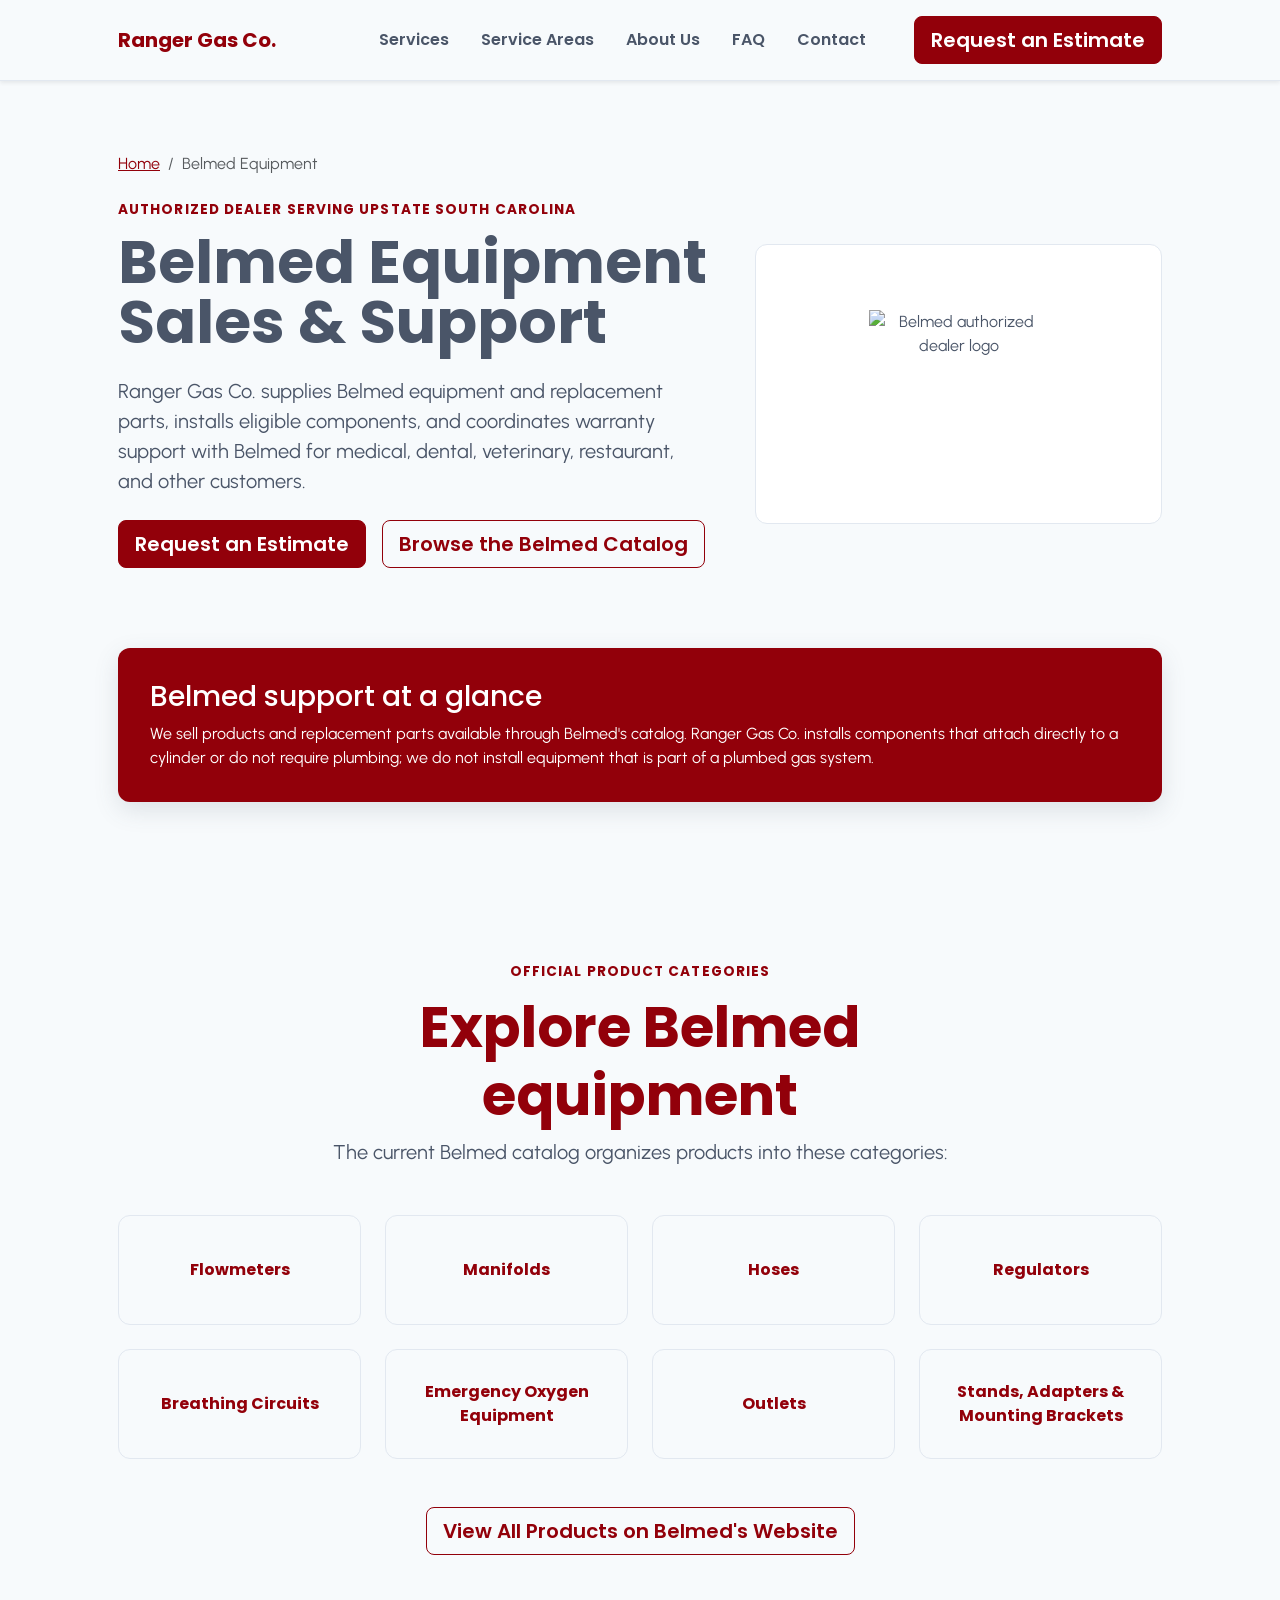
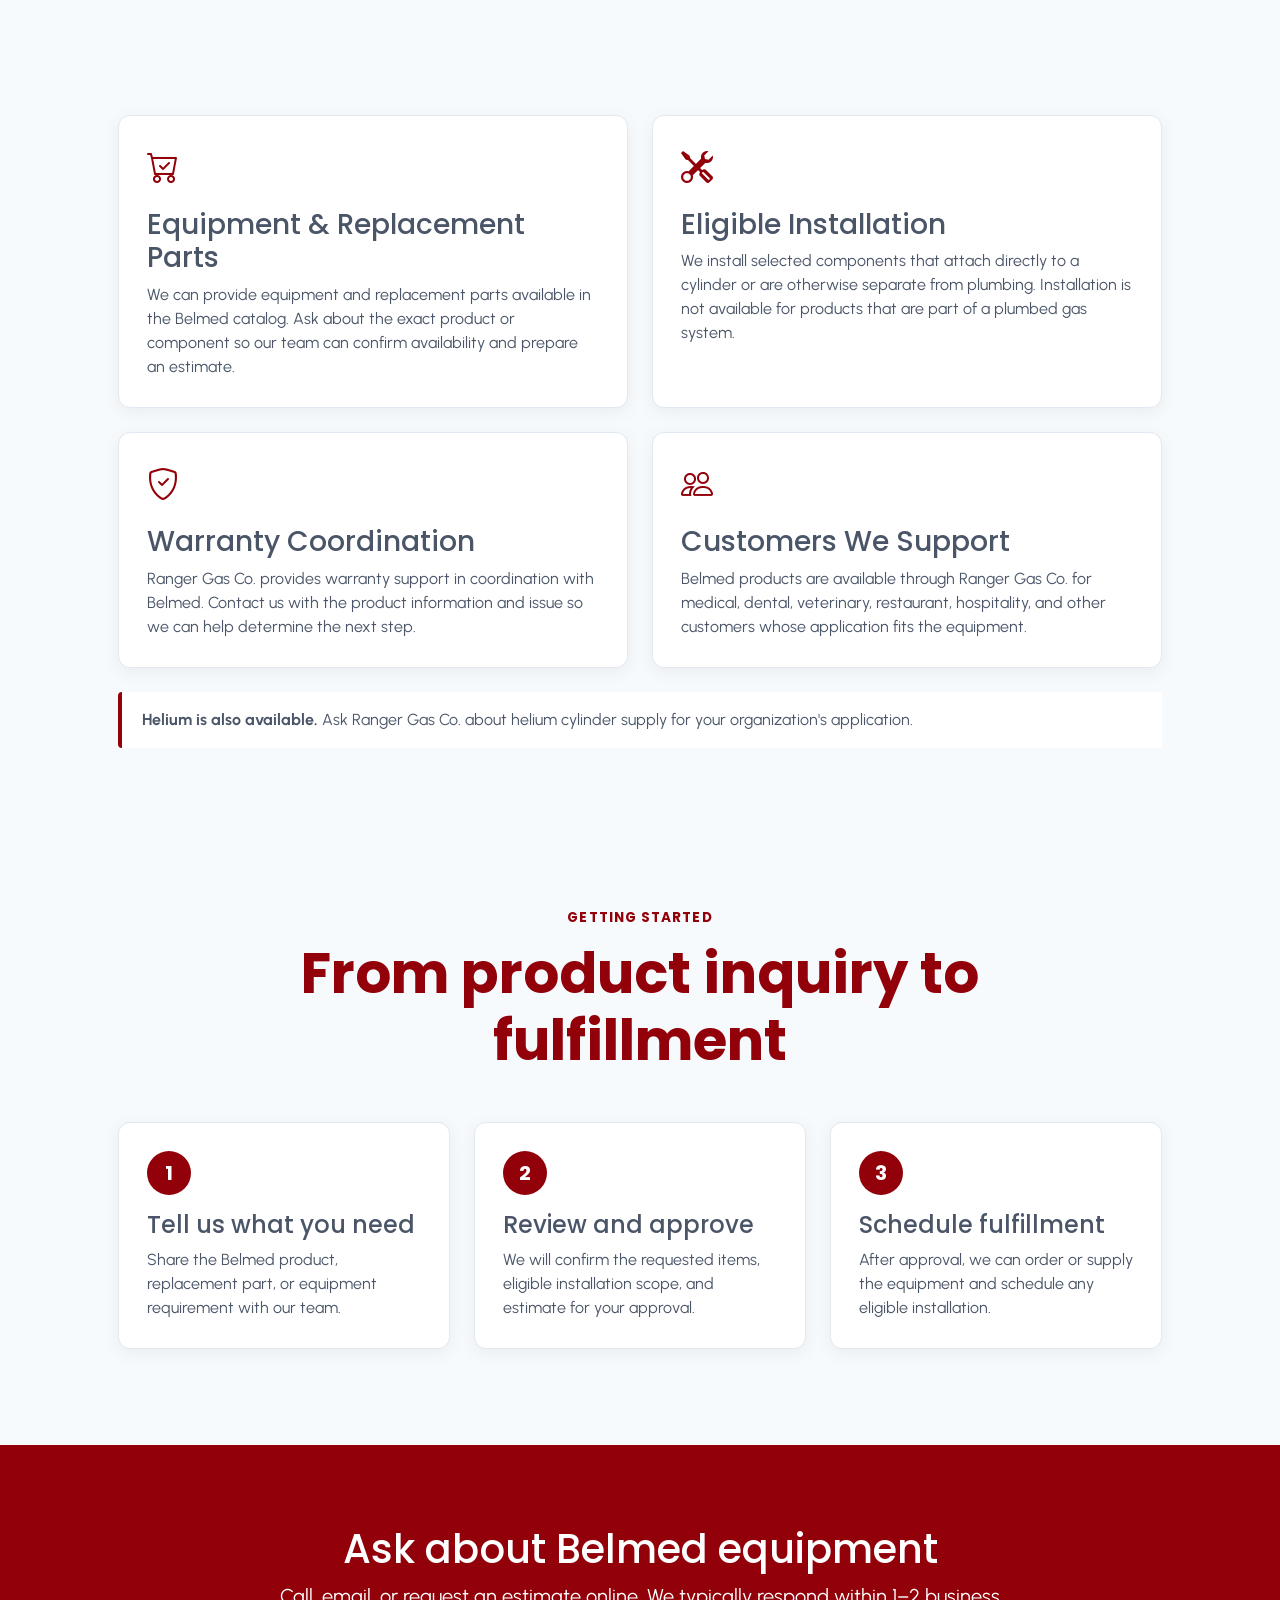
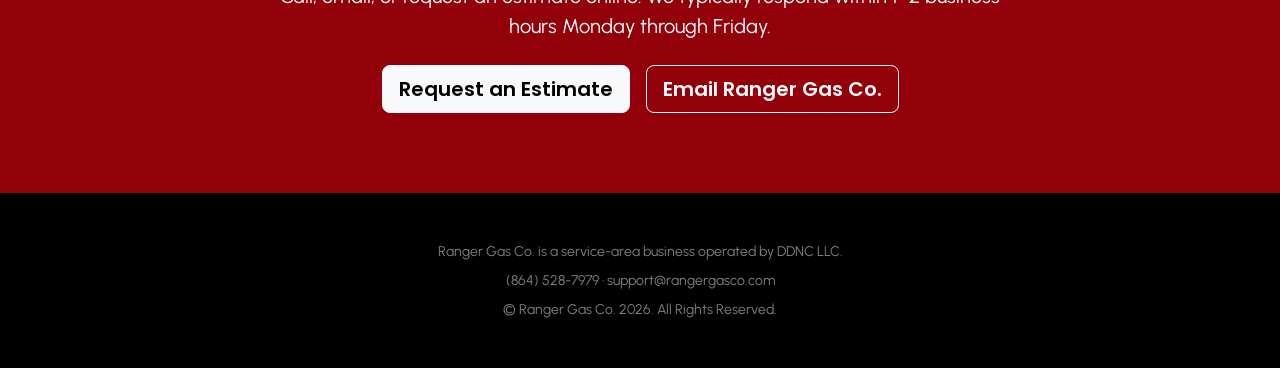
==== belmed-equipment/index.html @ 072f0fcb "Improve AEO and GEO content" ====
<!doctype html>
<html lang="en">
  <head>
    <meta charset="utf-8">
    <meta name="viewport" content="width=device-width, initial-scale=1">

    <!-- Google tag (gtag.js) -->
    <script async src="https://www.googletagmanager.com/gtag/js?id=G-R7VGJ7CMMQ"></script>
    <script>
      window.dataLayer = window.dataLayer || [];
      function gtag(){dataLayer.push(arguments);}
      gtag('js', new Date());
      gtag('config', 'G-R7VGJ7CMMQ');
    </script>

    <meta name="description" content="Authorized Belmed equipment sales, eligible installation, replacement parts, and coordinated warranty support in Upstate South Carolina from Ranger Gas Co.">
    <meta name="author" content="Ranger Gas Co.">
    <meta name="robots" content="index, follow">
    <title>Belmed Equipment Dealer in Upstate SC | Ranger Gas Co.</title>
    <link rel="canonical" href="https://rangergasco.com/belmed-equipment/">
    <meta property="og:type" content="website">
    <meta property="og:title" content="Belmed Equipment Dealer in Upstate SC | Ranger Gas Co.">
    <meta property="og:description" content="Belmed equipment, replacement parts, selected installation, and warranty coordination for medical, dental, veterinary, and restaurant customers.">
    <meta property="og:url" content="https://rangergasco.com/belmed-equipment/">
    <meta property="og:image" content="https://rangergasco.com/assets/img/Ranger%20Gas%20Co%20(Color).png">
    <meta name="twitter:card" content="summary_large_image">

    <link rel="icon" type="image/svg+xml" href="../assets/RangerGasCo.svg">
    <link rel="icon" type="image/x-icon" href="../assets/RangerGasCo.ico">
    <link rel="apple-touch-icon" href="../assets/img/Ranger Gas Co (Color).png">
    <link rel="preconnect" href="https://fonts.googleapis.com">
    <link rel="preconnect" href="https://fonts.gstatic.com" crossorigin>
    <link rel="preconnect" href="https://cdn.jsdelivr.net">
    <link href="https://cdn.jsdelivr.net/npm/bootstrap-icons@1.5.0/font/bootstrap-icons.css" rel="stylesheet">
    <link href="https://fonts.googleapis.com/css2?family=Poppins:wght@500;600;700;800&amp;family=Urbanist:wght@300;400;500;600;700&amp;display=swap" rel="stylesheet">
    <link href="https://cdn.jsdelivr.net/npm/bootstrap@5.3.3/dist/css/bootstrap.min.css" rel="stylesheet">
    <link href="../css/site.css" rel="stylesheet">

    <script type="application/ld+json">
      {
        "@context": "https://schema.org",
        "@graph": [
          {
            "@type": "Service",
            "@id": "https://rangergasco.com/belmed-equipment/#service",
            "name": "Belmed equipment sales and support",
            "url": "https://rangergasco.com/belmed-equipment/",
            "description": "Authorized Belmed equipment sales, installation for cylinder-attached and non-plumbed components, replacement parts, and coordinated warranty support in Upstate South Carolina.",
            "serviceType": ["Belmed equipment sales", "Eligible equipment installation", "Belmed replacement parts", "Belmed warranty support coordination"],
            "provider": {
              "@type": "LocalBusiness",
              "@id": "https://rangergasco.com/#business",
              "name": "Ranger Gas Co.",
              "legalName": "DDNC LLC",
              "telephone": "+1-864-528-7979",
              "email": "support@rangergasco.com",
              "url": "https://rangergasco.com/"
            },
            "brand": { "@type": "Brand", "name": "Belmed", "sameAs": "https://belmedinc.com/products/" },
            "areaServed": "Upstate South Carolina"
          },
          {
            "@type": "BreadcrumbList",
            "@id": "https://rangergasco.com/belmed-equipment/#breadcrumb",
            "itemListElement": [
              { "@type": "ListItem", "position": 1, "name": "Home", "item": "https://rangergasco.com/" },
              { "@type": "ListItem", "position": 2, "name": "Belmed Equipment", "item": "https://rangergasco.com/belmed-equipment/" }
            ]
          }
        ]
      }
    </script>
  </head>
  <body id="page-top">
    <nav class="navbar navbar-expand-lg navbar-light fixed-top shadow-sm bg-white" id="mainNav">
      <div class="container px-4 px-lg-5">
        <a class="navbar-brand fw-bold" href="../index.html">Ranger Gas Co.</a>
        <button class="navbar-toggler" type="button" data-bs-toggle="collapse" data-bs-target="#navbarResponsive" aria-controls="navbarResponsive" aria-expanded="false" aria-label="Toggle navigation">Menu <i class="bi-list"></i></button>
        <div class="collapse navbar-collapse" id="navbarResponsive">
          <ul class="navbar-nav ms-auto me-4 my-3 my-lg-0">
            <li class="nav-item"><a class="nav-link me-lg-3" href="../index.html#products">Services</a></li>
            <li class="nav-item"><a class="nav-link me-lg-3" href="../service-areas/index.html">Service Areas</a></li>
            <li class="nav-item"><a class="nav-link me-lg-3" href="../index.html#aboutUs">About Us</a></li>
            <li class="nav-item"><a class="nav-link me-lg-3" href="../index.html#faq">FAQ</a></li>
            <li class="nav-item"><a class="nav-link me-lg-3" href="../index.html#cta">Contact</a></li>
          </ul>
          <a class="btn btn-primary btn-lg" href="../index.html#cta">Request an Estimate</a>
        </div>
      </div>
    </nav>

    <header class="page-hero">
      <div class="container px-4 px-lg-5">
        <nav aria-label="Breadcrumb"><ol class="breadcrumb mb-4"><li class="breadcrumb-item"><a href="../index.html">Home</a></li><li class="breadcrumb-item active" aria-current="page">Belmed Equipment</li></ol></nav>
        <div class="row gx-5 align-items-center">
          <div class="col-lg-7">
            <p class="eyebrow">Authorized dealer serving Upstate South Carolina</p>
            <h1 class="hero-heading lh-1 mb-4">Belmed Equipment Sales &amp; Support</h1>
            <p class="lead fw-normal text-muted mb-4">Ranger Gas Co. supplies Belmed equipment and replacement parts, installs eligible components, and coordinates warranty support with Belmed for medical, dental, veterinary, restaurant, and other customers.</p>
            <div class="d-flex flex-column flex-sm-row gap-3">
              <a class="btn btn-primary btn-lg" href="../index.html#cta">Request an Estimate</a>
              <a class="btn btn-outline-primary btn-lg" href="https://belmedinc.com/products/" target="_blank" rel="noopener noreferrer">Browse the Belmed Catalog <span class="visually-hidden">(opens in a new tab)</span></a>
            </div>
          </div>
          <div class="col-lg-5 mt-5 mt-lg-0 text-center">
            <div class="partner-logo-panel"><img src="../assets/img/belmedLogo-transparent.png" alt="Belmed authorized dealer logo" class="img-fluid belmed-logo" width="180" height="148"></div>
          </div>
        </div>
      </div>
    </header>

    <main>
      <section class="pt-0">
        <div class="container px-4 px-lg-5">
          <div class="answer-summary">
            <h2 class="h3">Belmed support at a glance</h2>
            <p class="mb-0">We sell products and replacement parts available through Belmed's catalog. Ranger Gas Co. installs components that attach directly to a cylinder or do not require plumbing; we do not install equipment that is part of a plumbed gas system.</p>
          </div>
        </div>
      </section>

      <section class="bg-white">
        <div class="container px-4 px-lg-5">
          <div class="text-center section-intro mx-auto mb-5">
            <p class="eyebrow">Official product categories</p>
            <h2 class="display-heading brand-red">Explore Belmed equipment</h2>
            <p class="fs-5 text-muted">The current Belmed catalog organizes products into these categories:</p>
          </div>
          <div class="row g-4 row-cols-1 row-cols-sm-2 row-cols-lg-4">
            <div class="col"><div class="category-card h-100">Flowmeters</div></div>
            <div class="col"><div class="category-card h-100">Manifolds</div></div>
            <div class="col"><div class="category-card h-100">Hoses</div></div>
            <div class="col"><div class="category-card h-100">Regulators</div></div>
            <div class="col"><div class="category-card h-100">Breathing Circuits</div></div>
            <div class="col"><div class="category-card h-100">Emergency Oxygen Equipment</div></div>
            <div class="col"><div class="category-card h-100">Outlets</div></div>
            <div class="col"><div class="category-card h-100">Stands, Adapters &amp; Mounting Brackets</div></div>
          </div>
          <p class="text-center mt-5 mb-0"><a class="btn btn-outline-primary btn-lg" href="https://belmedinc.com/products/" target="_blank" rel="noopener noreferrer">View All Products on Belmed's Website <span class="visually-hidden">(opens in a new tab)</span></a></p>
        </div>
      </section>

      <section>
        <div class="container px-4 px-lg-5">
          <div class="row g-4">
            <div class="col-md-6"><article class="info-card h-100"><i class="bi bi-cart-check info-card-icon" aria-hidden="true"></i><h2 class="h3 mt-3">Equipment &amp; Replacement Parts</h2><p class="mb-0">We can provide equipment and replacement parts available in the Belmed catalog. Ask about the exact product or component so our team can confirm availability and prepare an estimate.</p></article></div>
            <div class="col-md-6"><article class="info-card h-100"><i class="bi bi-tools info-card-icon" aria-hidden="true"></i><h2 class="h3 mt-3">Eligible Installation</h2><p class="mb-0">We install selected components that attach directly to a cylinder or are otherwise separate from plumbing. Installation is not available for products that are part of a plumbed gas system.</p></article></div>
            <div class="col-md-6"><article class="info-card h-100"><i class="bi bi-shield-check info-card-icon" aria-hidden="true"></i><h2 class="h3 mt-3">Warranty Coordination</h2><p class="mb-0">Ranger Gas Co. provides warranty support in coordination with Belmed. Contact us with the product information and issue so we can help determine the next step.</p></article></div>
            <div class="col-md-6"><article class="info-card h-100"><i class="bi bi-people info-card-icon" aria-hidden="true"></i><h2 class="h3 mt-3">Customers We Support</h2><p class="mb-0">Belmed products are available through Ranger Gas Co. for medical, dental, veterinary, restaurant, hospitality, and other customers whose application fits the equipment.</p></article></div>
          </div>
          <p class="availability-note mt-4 mb-0"><strong>Helium is also available.</strong> Ask Ranger Gas Co. about helium cylinder supply for your organization's application.</p>
        </div>
      </section>

      <section class="bg-white">
        <div class="container px-4 px-lg-5">
          <div class="text-center section-intro mx-auto mb-5"><p class="eyebrow">Getting started</p><h2 class="display-heading brand-red">From product inquiry to fulfillment</h2></div>
          <ol class="row g-4 process-list list-unstyled">
            <li class="col-md-4"><div class="info-card h-100"><span class="process-number">1</span><h3 class="h4">Tell us what you need</h3><p class="mb-0">Share the Belmed product, replacement part, or equipment requirement with our team.</p></div></li>
            <li class="col-md-4"><div class="info-card h-100"><span class="process-number">2</span><h3 class="h4">Review and approve</h3><p class="mb-0">We will confirm the requested items, eligible installation scope, and estimate for your approval.</p></div></li>
            <li class="col-md-4"><div class="info-card h-100"><span class="process-number">3</span><h3 class="h4">Schedule fulfillment</h3><p class="mb-0">After approval, we can order or supply the equipment and schedule any eligible installation.</p></div></li>
          </ol>
        </div>
      </section>

      <section class="cta-band text-center">
        <div class="container px-4 px-lg-5"><h2 class="text-white h1">Ask about Belmed equipment</h2><p class="text-white fs-5 mx-auto cta-copy">Call, email, or request an estimate online. We typically respond within 1–2 business hours Monday through Friday.</p><div class="d-flex flex-column flex-sm-row justify-content-center gap-3 mt-4"><a class="btn btn-light btn-lg" href="../index.html#cta">Request an Estimate</a><a class="btn btn-outline-light btn-lg" href="mailto:support@rangergasco.com">Email Ranger Gas Co.</a></div></div>
      </section>
    </main>

    <footer class="bg-black text-center py-5"><div class="container px-5"><div class="text-white-50 small"><div class="mb-2">Ranger Gas Co. is a service-area business operated by DDNC LLC.</div><div><a href="tel:+18645287979">(864) 528-7979</a> &middot; <a href="mailto:support@rangergasco.com">support@rangergasco.com</a></div><div class="mt-2">&copy; Ranger Gas Co. 2026. All Rights Reserved.</div></div></div></footer>
    <script src="../js/site.js"></script>
  </body>
</html>
---- css/site.css ----
/* Ranger Gas Co. brand palette */
:root {
  --rgc-primary: #92000a;
  --rgc-secondary: #4A5568;
  --rgc-neutral-light: #F7FAFC;
  --rgc-accent: #E2E8F0;
  --rgc-primary-dark: #6f0008;
  --rgc-white: #fff;
  --rgc-display-font: "Poppins", sans-serif;
  --rgc-body-font: "Urbanist", sans-serif;

  --bs-primary: var(--rgc-primary);
  --bs-primary-rgb: 146, 0, 10;
  --bs-secondary: var(--rgc-secondary);
  --bs-secondary-rgb: 74, 85, 104;
  --bs-light: var(--rgc-neutral-light);
  --bs-light-rgb: 247, 250, 252;
  --bs-body-color: var(--rgc-secondary);
  --bs-link-color: var(--rgc-primary);
  --bs-link-hover-color: var(--rgc-primary-dark);
}

body {
  font-family: var(--rgc-body-font);
  color: var(--rgc-secondary);
  background-color: var(--rgc-neutral-light);
}

h1,
h2,
h3,
h4,
h5,
h6 {
  font-family: var(--rgc-display-font);
  font-weight: 700;
}

.brand-red {
  color: var(--rgc-primary);
}

.bg-white,
.bg-light {
  background-color: var(--rgc-neutral-light) !important;
}

.border-bottom,
.border-top {
  border-color: var(--rgc-accent) !important;
}

.text-muted {
  color: var(--rgc-secondary) !important;
}

.display-heading {
  font-size: clamp(2rem, 5vw, 3.5rem);
}

.large-text {
  font-size: clamp(1.5rem, 4vw, 3rem);
}

.navbar-brand {
  font-family: var(--rgc-display-font);
  font-weight: 700;
  color: var(--rgc-primary) !important;
}

#mainNav .nav-link,
.btn,
.modal-title {
  font-family: var(--rgc-display-font);
  font-weight: 600;
}

.display-1,
.display-heading,
.large-text {
  font-family: var(--rgc-display-font);
}

html {
  scroll-padding-top: 4.5rem;
}

aside,
section {
  padding-top: 5rem;
  padding-bottom: 5rem;
}

#mainNav {
  padding-top: 1rem;
  padding-bottom: 1rem;
  background-color: var(--rgc-neutral-light) !important;
  border-bottom: 1px solid var(--rgc-accent);
}

#mainNav .nav-link {
  color: var(--rgc-secondary);
}

#mainNav .nav-link:hover,
#mainNav .nav-link:focus,
#mainNav .nav-link.active {
  color: var(--rgc-primary);
}

.navbar-toggler {
  border-color: var(--rgc-accent);
  color: var(--rgc-secondary);
}

.social-icon {
  font-size: 1.5rem;
  transition: transform 0.2s ease;
}

.social-icon:hover {
  transform: scale(1.1);
}

.hero-logo {
  max-height: 560px;
}

.hero-heading {
  font-size: clamp(2.1rem, 5vw, 3.75rem);
  font-weight: 700;
}

.masthead {
  background-color: var(--rgc-neutral-light);
  padding-top: 9.5rem;
  padding-bottom: 5rem;
}

.clientQuote {
  background-color: var(--rgc-primary);
}

.seo-section,
.faq-section {
  background-color: #fff;
}

.seo-section h3,
.faq-section h3 {
  color: var(--rgc-primary);
  font-weight: 700;
}

.seo-list {
  margin: 0;
  padding-left: 1.25rem;
}

.seo-list li + li {
  margin-top: 0.5rem;
}

.btn-primary {
  --bs-btn-color: var(--rgc-white);
  --bs-btn-bg: var(--rgc-primary);
  --bs-btn-border-color: var(--rgc-primary);
  --bs-btn-hover-color: var(--rgc-white);
  --bs-btn-hover-bg: var(--rgc-primary-dark);
  --bs-btn-hover-border-color: var(--rgc-primary-dark);
  --bs-btn-focus-shadow-rgb: 146, 0, 10;
  --bs-btn-active-color: var(--rgc-white);
  --bs-btn-active-bg: var(--rgc-primary-dark);
  --bs-btn-active-border-color: var(--rgc-primary-dark);
  --bs-btn-disabled-color: var(--rgc-white);
  --bs-btn-disabled-bg: var(--rgc-secondary);
  --bs-btn-disabled-border-color: var(--rgc-secondary);
}

.btn-outline-primary {
  --bs-btn-color: var(--rgc-primary);
  --bs-btn-border-color: var(--rgc-primary);
  --bs-btn-hover-color: var(--rgc-white);
  --bs-btn-hover-bg: var(--rgc-primary);
  --bs-btn-hover-border-color: var(--rgc-primary);
  --bs-btn-focus-shadow-rgb: 146, 0, 10;
  --bs-btn-active-color: var(--rgc-white);
  --bs-btn-active-bg: var(--rgc-primary-dark);
  --bs-btn-active-border-color: var(--rgc-primary-dark);
  --bs-btn-disabled-color: var(--rgc-secondary);
  --bs-btn-disabled-border-color: var(--rgc-secondary);
}

.service-card {
  display: flex;
  flex: 1 1 auto;
  flex-direction: column;
  width: 100%;
}

.service-card-action {
  display: inline-flex;
  align-items: center;
  justify-content: center;
  width: 100%;
  max-width: 300px;
  height: 62px;
  margin-top: auto;
  margin-right: auto;
  margin-left: auto;
}

.icon-square {
  background-color: var(--rgc-accent) !important;
  color: var(--rgc-secondary) !important;
}

.quickbooks-form-shell {
  max-width: 860px;
  min-height: 420px;
  margin-right: auto;
  margin-left: auto;
  padding: 1.5rem;
  background-color: #fff;
  border: 1px solid var(--rgc-accent);
  border-radius: 0.5rem;
}

.contact-option {
  padding: 1.5rem;
  background-color: #fff;
  border: 1px solid var(--rgc-accent);
  border-radius: 0.5rem;
}

.contact-option-icon {
  color: var(--rgc-primary);
  font-size: 2rem;
}

.contact-option a {
  font-weight: 600;
}

.contact-expectations {
  max-width: 860px;
}

.page-hero {
  padding-top: 9.5rem;
  padding-bottom: 5rem;
  background-color: var(--rgc-neutral-light);
}

.eyebrow {
  margin-bottom: 0.75rem;
  color: var(--rgc-primary);
  font-family: var(--rgc-display-font);
  font-size: 0.85rem;
  font-weight: 700;
  letter-spacing: 0.08em;
  text-transform: uppercase;
}

.service-hero-image {
  width: 100%;
  max-height: 420px;
  object-fit: cover;
}

.answer-summary {
  padding: 2rem;
  color: var(--rgc-white);
  background-color: var(--rgc-primary);
  border-radius: 0.75rem;
  box-shadow: 0 0.5rem 1.5rem rgba(74, 85, 104, 0.15);
}

.answer-summary h2 {
  color: var(--rgc-white);
}

.section-intro,
.cta-copy {
  max-width: 760px;
}

.service-checklist {
  margin-bottom: 0;
  padding-left: 1.25rem;
  font-size: 1.1rem;
}

.service-checklist li + li {
  margin-top: 0.75rem;
}

.info-card {
  padding: 1.75rem;
  background-color: #fff;
  border: 1px solid var(--rgc-accent);
  border-radius: 0.75rem;
  box-shadow: 0 0.25rem 1rem rgba(74, 85, 104, 0.08);
}

.info-card-icon {
  color: var(--rgc-primary);
  font-size: 2rem;
}

.process-number {
  display: inline-flex;
  width: 2.75rem;
  height: 2.75rem;
  margin-bottom: 1rem;
  align-items: center;
  justify-content: center;
  color: var(--rgc-white);
  background-color: var(--rgc-primary);
  border-radius: 50%;
  font-family: var(--rgc-display-font);
  font-size: 1.25rem;
  font-weight: 700;
}

.cta-band {
  color: var(--rgc-white);
  background-color: var(--rgc-primary);
}

.breadcrumb-item a {
  color: var(--rgc-primary);
}

.partner-logo-panel {
  display: flex;
  min-height: 280px;
  align-items: center;
  justify-content: center;
  padding: 2rem;
  background-color: #fff;
  border: 1px solid var(--rgc-accent);
  border-radius: 0.75rem;
}

.category-card {
  display: flex;
  min-height: 110px;
  align-items: center;
  justify-content: center;
  padding: 1.25rem;
  color: var(--rgc-primary);
  background-color: var(--rgc-neutral-light);
  border: 1px solid var(--rgc-accent);
  border-radius: 0.75rem;
  font-family: var(--rgc-display-font);
  font-weight: 700;
  text-align: center;
}

.availability-note {
  padding: 1rem 1.25rem;
  background-color: #fff;
  border-left: 4px solid var(--rgc-primary);
  border-radius: 0.25rem;
}

.location-card {
  padding: 1.5rem;
  background-color: var(--rgc-neutral-light);
  border: 1px solid var(--rgc-accent);
  border-radius: 0.75rem;
}

.location-card h3 {
  color: var(--rgc-primary);
}

.county-columns {
  columns: 2;
  padding-left: 1.25rem;
}

.county-columns li {
  margin-bottom: 0.5rem;
  break-inside: avoid;
}

.faq-item {
  padding: 1.5rem;
  background-color: var(--rgc-neutral-light);
  border: 1px solid var(--rgc-accent);
  border-radius: 0.75rem;
}

.image-box figcaption {
  display: none;
}

.belmed-logo {
  max-width: 220px;
}

.responsive-section-heading {
  font-size: clamp(1.4rem, 3vw, 2rem);
}

.state-flag {
  max-width: 150px;
}

.about-copy {
  max-width: 900px;
}

.icon-square {
  width: 3rem;
  height: 3rem;
}

.footer-icon {
  font-size: 1.5rem;
}

footer a {
  color: rgba(255, 255, 255, 0.5);
  text-decoration: none;
}

footer a:hover,
footer a:active,
footer a:focus {
  color: rgba(255, 255, 255, 0.75);
  text-decoration: underline;
}

@media (max-width: 768px) {
  .image-fixed-size {
    max-height: 250px;
    object-fit: cover;
  }
}
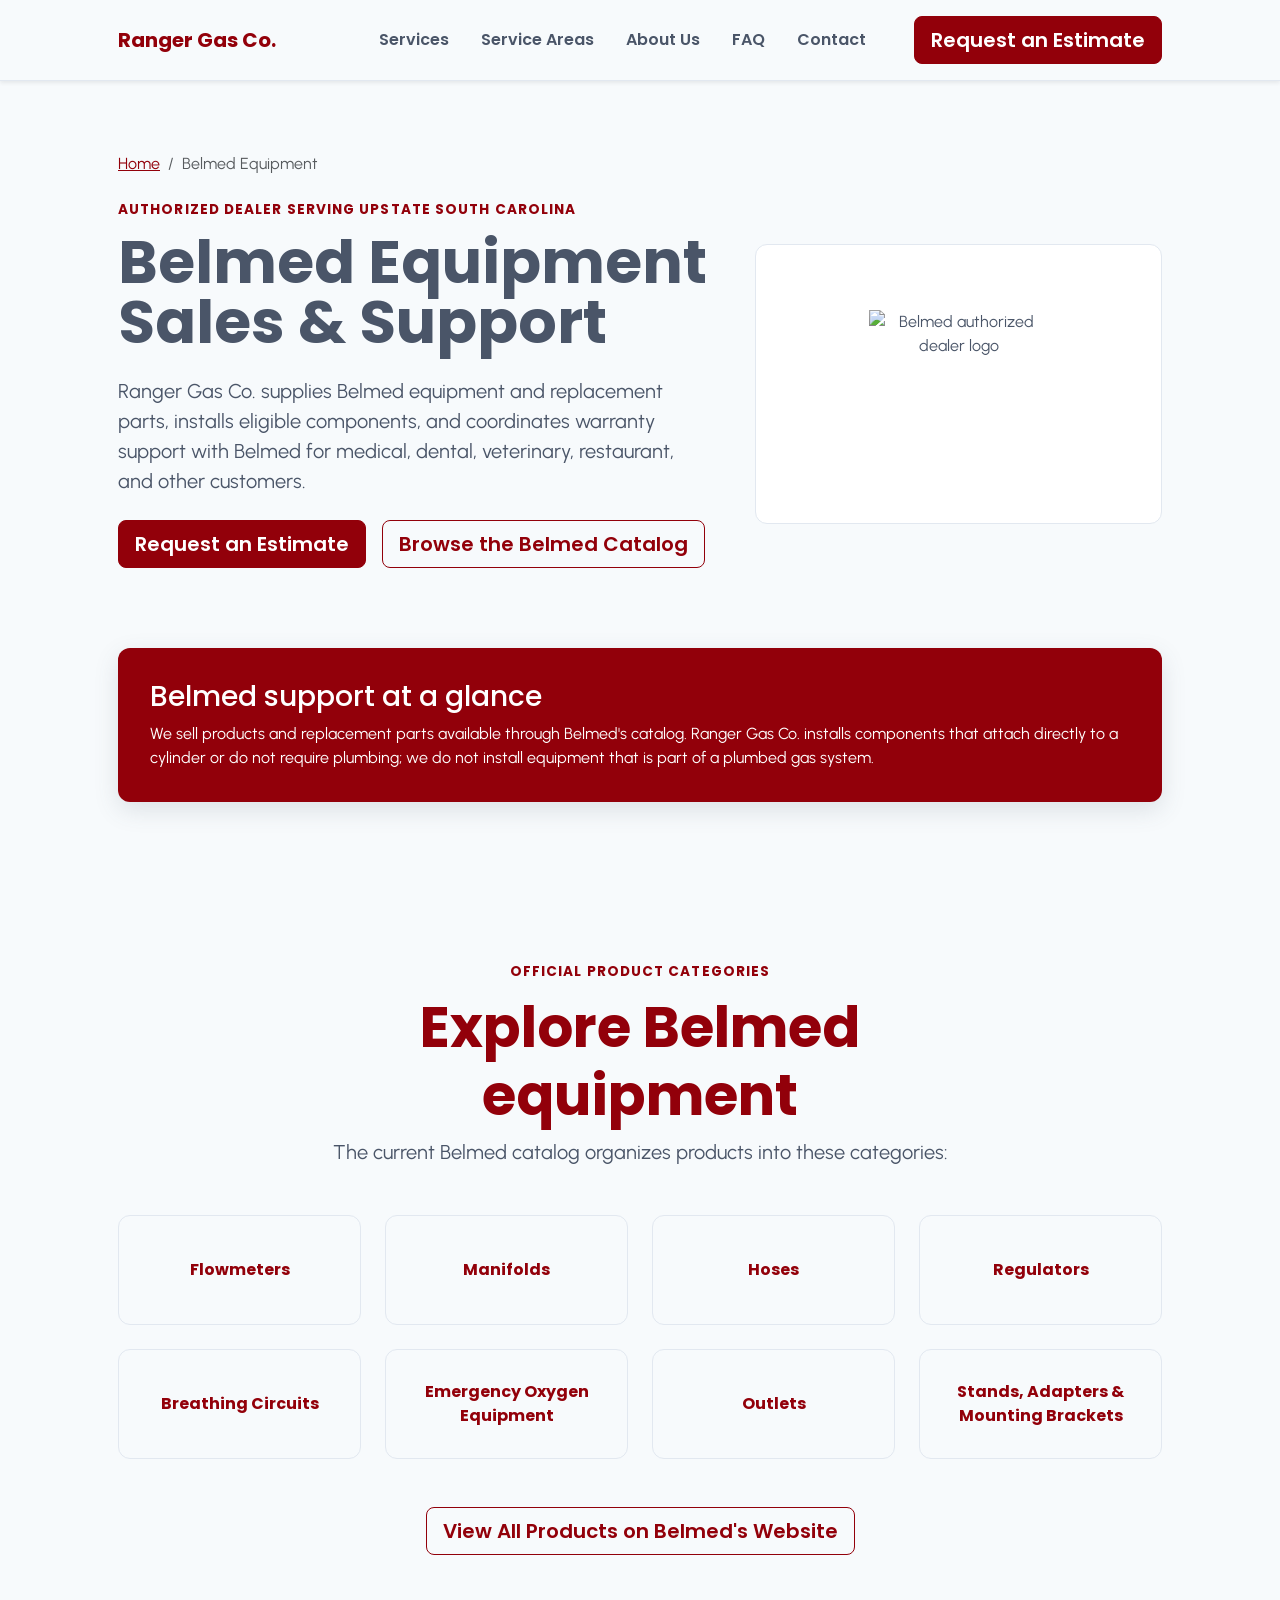
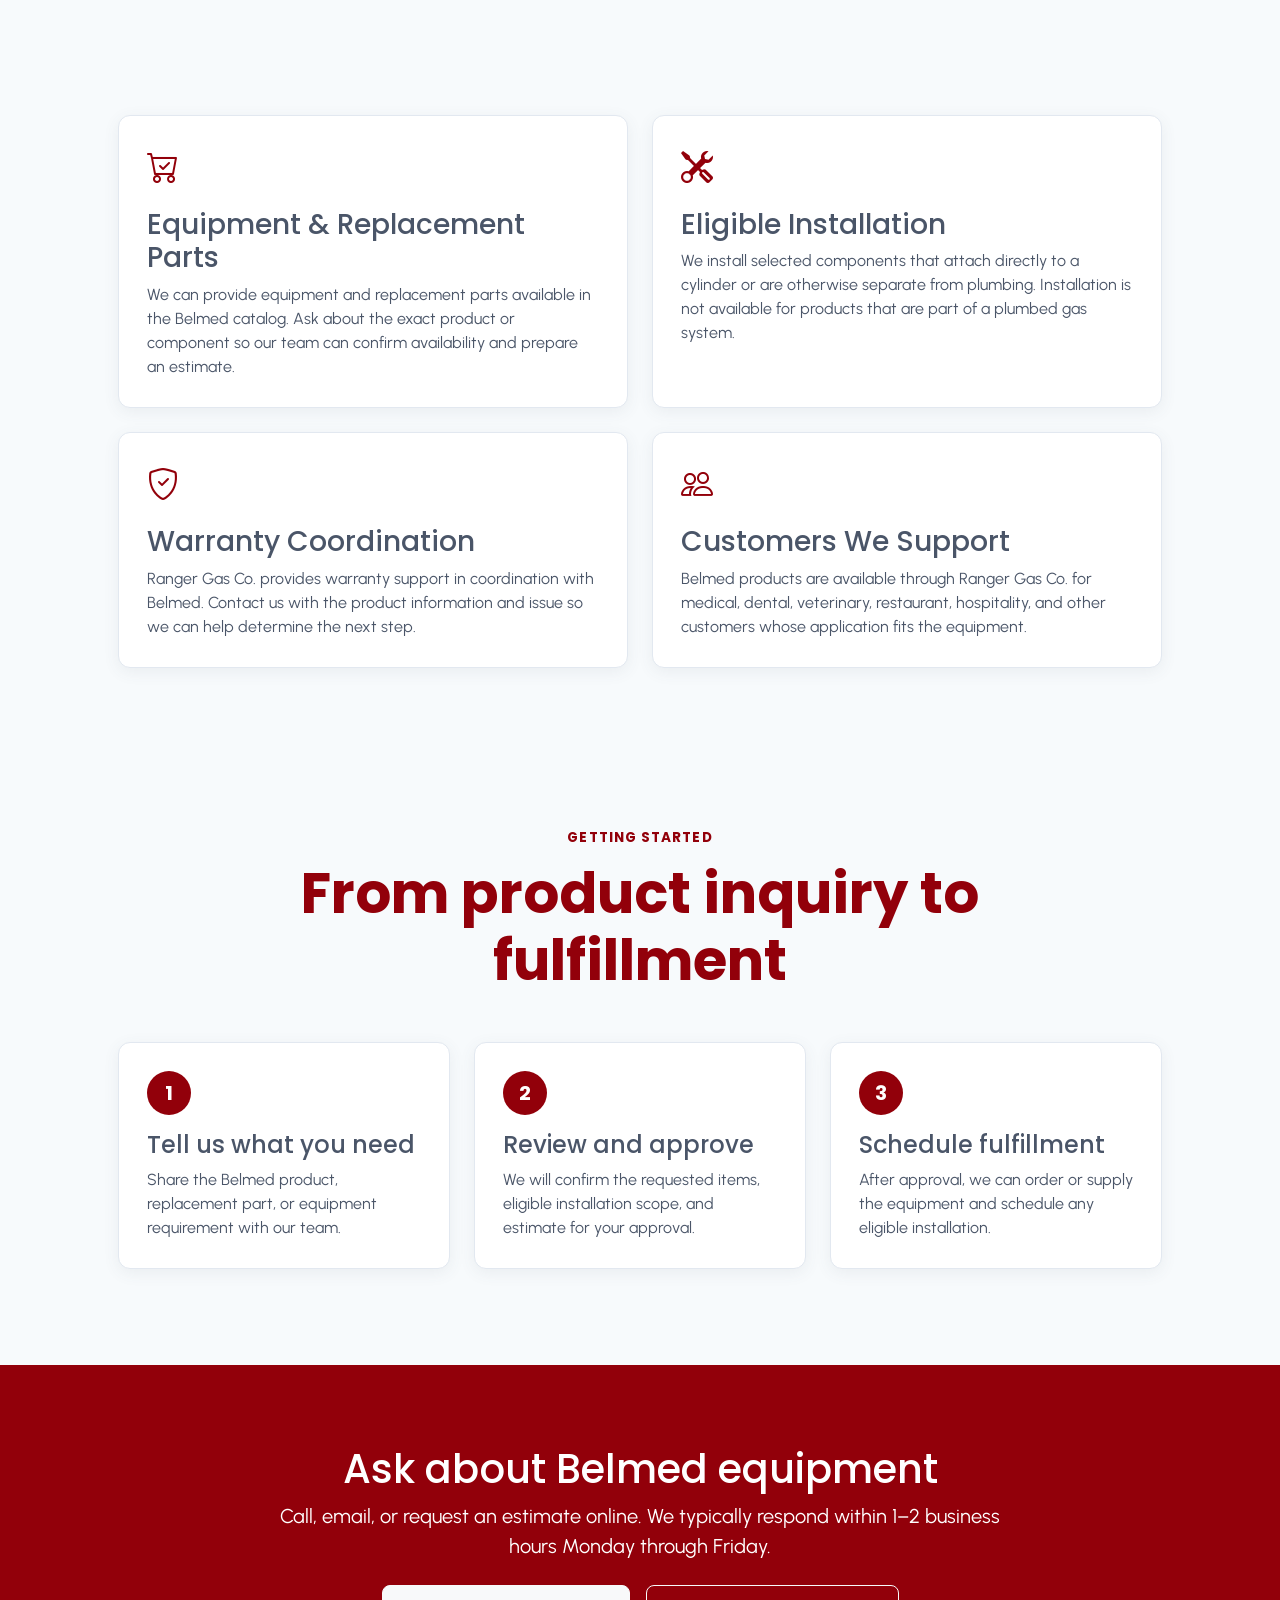
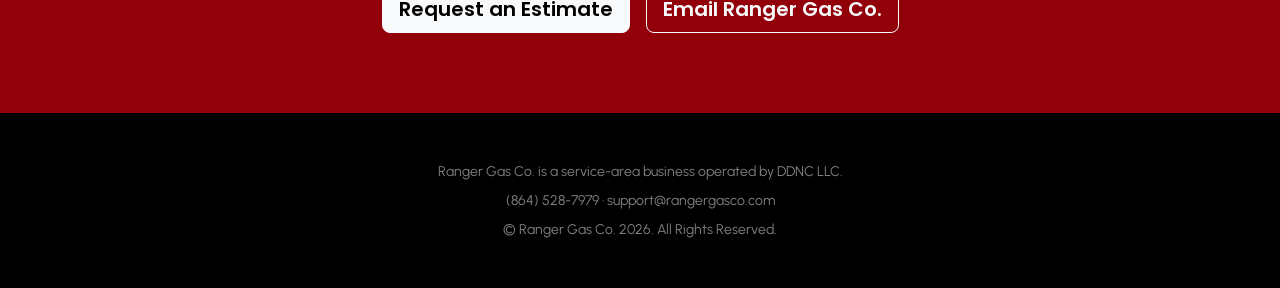
==== commit f12ddb1c: "Link Belmed product categories" ====
--- a/belmed-equipment/index.html
+++ b/belmed-equipment/index.html
@@ -127,14 +127,14 @@
             <p class="fs-5 text-muted">The current Belmed catalog organizes products into these categories:</p>
           </div>
           <div class="row g-4 row-cols-1 row-cols-sm-2 row-cols-lg-4">
-            <div class="col"><div class="category-card h-100">Flowmeters</div></div>
-            <div class="col"><div class="category-card h-100">Manifolds</div></div>
-            <div class="col"><div class="category-card h-100">Hoses</div></div>
-            <div class="col"><div class="category-card h-100">Regulators</div></div>
-            <div class="col"><div class="category-card h-100">Breathing Circuits</div></div>
-            <div class="col"><div class="category-card h-100">Emergency Oxygen Equipment</div></div>
-            <div class="col"><div class="category-card h-100">Outlets</div></div>
-            <div class="col"><div class="category-card h-100">Stands, Adapters &amp; Mounting Brackets</div></div>
+            <div class="col"><a class="category-card h-100" href="https://belmedinc.com/products/category/flowmeters/" target="_blank" rel="noopener noreferrer">Flowmeters <span class="visually-hidden">(opens in a new tab)</span></a></div>
+            <div class="col"><a class="category-card h-100" href="https://belmedinc.com/products/category/manifolds/" target="_blank" rel="noopener noreferrer">Manifolds <span class="visually-hidden">(opens in a new tab)</span></a></div>
+            <div class="col"><a class="category-card h-100" href="https://belmedinc.com/products/category/hoses/" target="_blank" rel="noopener noreferrer">Hoses <span class="visually-hidden">(opens in a new tab)</span></a></div>
+            <div class="col"><a class="category-card h-100" href="https://belmedinc.com/products/category/regulators/" target="_blank" rel="noopener noreferrer">Regulators <span class="visually-hidden">(opens in a new tab)</span></a></div>
+            <div class="col"><a class="category-card h-100" href="https://belmedinc.com/products/category/breathing-circuits/" target="_blank" rel="noopener noreferrer">Breathing Circuits <span class="visually-hidden">(opens in a new tab)</span></a></div>
+            <div class="col"><a class="category-card h-100" href="https://belmedinc.com/products/category/emergency-oxygen-equipment/" target="_blank" rel="noopener noreferrer">Emergency Oxygen Equipment <span class="visually-hidden">(opens in a new tab)</span></a></div>
+            <div class="col"><a class="category-card h-100" href="https://belmedinc.com/products/category/outlets/" target="_blank" rel="noopener noreferrer">Outlets <span class="visually-hidden">(opens in a new tab)</span></a></div>
+            <div class="col"><a class="category-card h-100" href="https://belmedinc.com/products/category/stands-mounts-brackets/" target="_blank" rel="noopener noreferrer">Stands, Adapters &amp; Mounting Brackets <span class="visually-hidden">(opens in a new tab)</span></a></div>
           </div>
           <p class="text-center mt-5 mb-0"><a class="btn btn-outline-primary btn-lg" href="https://belmedinc.com/products/" target="_blank" rel="noopener noreferrer">View All Products on Belmed's Website <span class="visually-hidden">(opens in a new tab)</span></a></p>
         </div>
@@ -148,7 +148,6 @@
             <div class="col-md-6"><article class="info-card h-100"><i class="bi bi-shield-check info-card-icon" aria-hidden="true"></i><h2 class="h3 mt-3">Warranty Coordination</h2><p class="mb-0">Ranger Gas Co. provides warranty support in coordination with Belmed. Contact us with the product information and issue so we can help determine the next step.</p></article></div>
             <div class="col-md-6"><article class="info-card h-100"><i class="bi bi-people info-card-icon" aria-hidden="true"></i><h2 class="h3 mt-3">Customers We Support</h2><p class="mb-0">Belmed products are available through Ranger Gas Co. for medical, dental, veterinary, restaurant, hospitality, and other customers whose application fits the equipment.</p></article></div>
           </div>
-          <p class="availability-note mt-4 mb-0"><strong>Helium is also available.</strong> Ask Ranger Gas Co. about helium cylinder supply for your organization's application.</p>
         </div>
       </section>
 
--- a/css/site.css
+++ b/css/site.css
@@ -345,6 +345,7 @@
 
 .category-card {
   display: flex;
+  width: 100%;
   min-height: 110px;
   align-items: center;
   justify-content: center;
@@ -356,6 +357,17 @@
   font-family: var(--rgc-display-font);
   font-weight: 700;
   text-align: center;
+  text-decoration: none;
+  transition: color 0.2s ease, background-color 0.2s ease, border-color 0.2s ease, box-shadow 0.2s ease;
+}
+
+.category-card:hover,
+.category-card:focus-visible {
+  color: var(--rgc-white);
+  background-color: var(--rgc-primary);
+  border-color: var(--rgc-primary);
+  box-shadow: 0 0 0 0.25rem rgba(146, 0, 10, 0.2);
+  text-decoration: none;
 }
 
 .availability-note {
